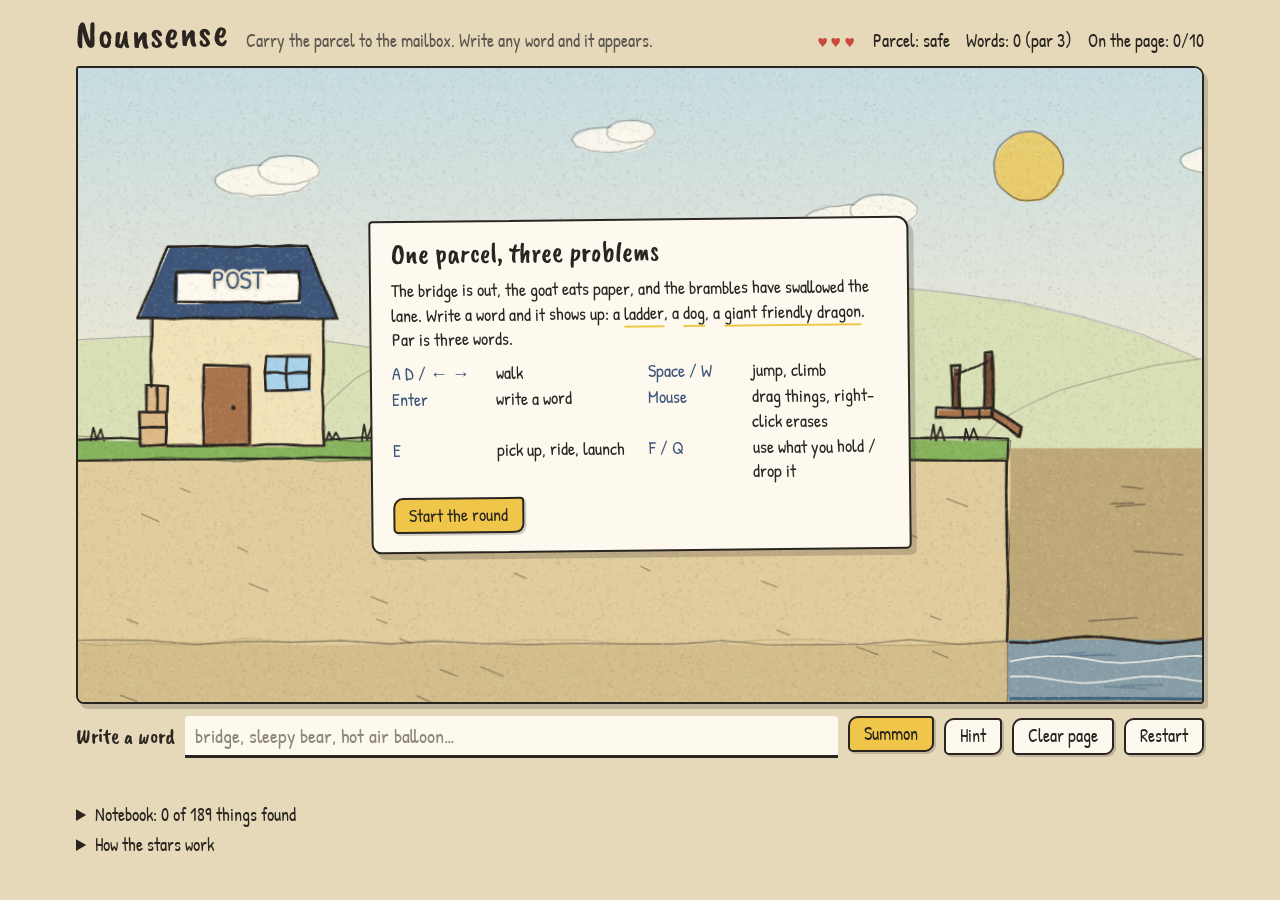
==== nounsense/index.html @ 859b86c0 "Add Nounsense: a write-a-word puzzle game with a hand-authored dictionary One browser level (ravine," ====
<!doctype html>
<html lang="en">
<head>
<meta charset="utf-8">
<meta name="viewport" content="width=device-width, initial-scale=1, viewport-fit=cover">
<!--page-->
<title>Nounsense</title>
<meta name="claude:viewport-fit-sides" content="cover">
<link rel="stylesheet" href="https://fonts.googleapis.com/css2?family=Caveat+Brush&family=Patrick+Hand&display=swap">
<link rel="stylesheet" href="style.css">

<main class="wrap">
  <header class="top">
    <h1>Nounsense</h1>
    <p class="goal">Carry the parcel to the mailbox. Write any word and it appears.</p>
    <ul class="stats" aria-live="polite">
      <li id="hearts" class="hearts" aria-label="Health">♥♥♥</li>
      <li id="parcel">Parcel: safe</li>
      <li id="words">Words: 0 (par 3)</li>
      <li id="page">On the page: 0/10</li>
    </ul>
  </header>

  <div class="stage">
    <canvas id="game" tabindex="0" aria-label="Game view: a courier, a ravine with a broken bridge, a goat, a wall of brambles and a mailbox"></canvas>
    <div id="toast" class="toast" role="status"></div>

    <section id="intro" class="card">
      <h2>One parcel, three problems</h2>
      <p>The bridge is out, the goat eats paper, and the brambles have swallowed the lane. Write a word and it shows up: a <em>ladder</em>, a <em>dog</em>, a <em>giant friendly dragon</em>. Par is three words.</p>
      <dl class="keys">
        <div><dt>A D / ← →</dt><dd>walk</dd></div>
        <div><dt>Space / W</dt><dd>jump, climb</dd></div>
        <div><dt>Enter</dt><dd>write a word</dd></div>
        <div><dt>Mouse</dt><dd>drag things, right-click erases</dd></div>
        <div><dt>E</dt><dd>pick up, ride, launch</dd></div>
        <div><dt>F / Q</dt><dd>use what you hold / drop it</dd></div>
      </dl>
      <button id="start" type="button" class="btn primary">Start the round</button>
    </section>

    <section id="win" class="card" hidden>
      <p id="stars" class="stars" aria-label="Stars earned">★☆☆</p>
      <h2 id="wintitle">Delivered!</h2>
      <p id="winbody"></p>
      <button id="again" type="button" class="btn primary">Deliver again</button>
    </section>
  </div>

  <form id="write" class="write" autocomplete="off">
    <label for="word">Write a word</label>
    <input id="word" name="word" type="text" maxlength="60" placeholder="bridge, sleepy bear, hot air balloon…" autocapitalize="off" autocorrect="off" spellcheck="false">
    <button type="submit" class="btn primary">Summon</button>
    <button id="hint" type="button" class="btn">Hint</button>
    <button id="clear" type="button" class="btn">Clear page</button>
    <button id="restart" type="button" class="btn">Restart</button>
    <p id="msg" class="msg" role="status"></p>
  </form>

  <div class="touch" aria-label="Touch controls">
    <button type="button" class="btn" data-key="left" aria-label="Walk left">←</button>
    <button type="button" class="btn" data-key="right" aria-label="Walk right">→</button>
    <button type="button" class="btn" data-key="jump" aria-label="Jump">Jump</button>
    <button type="button" class="btn" data-key="down" aria-label="Down">↓</button>
    <button type="button" class="btn" data-key="interact" aria-label="Pick up or ride">E</button>
    <button type="button" class="btn" data-key="use" aria-label="Use held item">F</button>
    <button type="button" class="btn" data-key="drop" aria-label="Drop held item">Q</button>
  </div>

  <section class="notes">
    <details>
      <summary>Notebook: <span id="found">0 of 0</span> things found</summary>
      <p id="foundlist"></p>
    </details>
    <details>
      <summary>How the stars work</summary>
      <p>One star for delivering. Two for delivering in three words or fewer. Three for doing that without reusing any word from an earlier win, so every perfect run has to find a new way through.</p>
    </details>
  </section>
</main>

<script src="vendor/matter.min.js"></script>
<script src="src/dictionary.js"></script>
<script src="src/lexicon.js"></script>
<script src="src/art.js"></script>
<script src="src/sim.js"></script>
<script src="src/main.js"></script>
<!--/page-->
</head>
</html>
---- nounsense/style.css ----
/* Layout: one sketchbook page. Title strip, the drawing taped in the middle,
   the writing line under it. Single paper-and-ink look on purpose (no dark theme). */
:root {
  --desk: #e5d9b9;
  --paper: #f3ead3;
  --card: #fdf9ee;
  --ink: #2a2520;
  --ink-soft: #5d5852;
  --line: #2a252033;
  --red: #c94a3d;
  --teal: #3f8f85;
  --yellow: #f0c64a;
  --navy: #3c5578;
  --display: "Caveat Brush", "Patrick Hand", "Comic Sans MS", cursive;
  --body: "Patrick Hand", "Comic Sans MS", "Segoe Print", "Bradley Hand", cursive;
  color-scheme: light;
}
* { box-sizing: border-box; }
[hidden] { display: none !important; }
body { margin: 0; background: var(--desk); color: var(--ink); font-family: var(--body); font-size: 18px; line-height: 1.35; }
.wrap { max-width: 1160px; margin: 0 auto; padding-block: 14px 28px; padding-left: max(16px, env(safe-area-inset-left, 0px)); padding-right: max(16px, env(safe-area-inset-right, 0px)); display: flex; flex-direction: column; gap: 12px; }

.top { display: flex; flex-wrap: wrap; align-items: baseline; gap: 4px 18px; }
h1 { font-family: var(--display); font-weight: 400; font-size: 2.5rem; line-height: 1; margin: 0; letter-spacing: 0.01em; transform: rotate(-1.5deg); }
.goal { margin: 0; flex: 1 1 260px; min-width: 0; color: var(--ink-soft); }
.stats { list-style: none; margin: 0; padding: 0; display: flex; flex-wrap: wrap; gap: 4px 16px; font-variant-numeric: tabular-nums; }
.hearts { color: var(--red); letter-spacing: 0.08em; }
.stats .bad { color: var(--red); }

.stage { position: relative; background: var(--paper); border: 2px solid var(--ink); border-radius: 3px 10px 4px 8px; box-shadow: 4px 5px 0 var(--line); overflow: hidden; }
#game { display: block; width: 100%; aspect-ratio: 1100 / 620; max-width: 100%; touch-action: none; outline: none; }
#game:focus-visible { box-shadow: inset 0 0 0 3px var(--teal); }

.toast { position: absolute; left: 50%; top: 12px; transform: translate(-50%, -8px); max-width: min(92%, 640px); padding: 6px 14px; background: var(--card); border: 2px solid var(--ink); border-radius: 12px 4px 10px 5px; opacity: 0; pointer-events: none; transition: opacity 0.2s, transform 0.2s; text-align: center; }
.toast.show { opacity: 1; transform: translate(-50%, 0); }

.card { position: absolute; left: 50%; top: 50%; transform: translate(-50%, -50%) rotate(-0.6deg); width: min(92%, 540px); max-height: 94%; overflow: auto; padding: 16px 20px 18px; background: var(--card); border: 2px solid var(--ink); border-radius: 4px 12px 5px 10px; box-shadow: 5px 6px 0 var(--line); display: flex; flex-direction: column; gap: 10px; }
.card h2 { font-family: var(--display); font-weight: 400; font-size: 1.8rem; line-height: 1.05; margin: 0; text-wrap: balance; }
.card p { margin: 0; }
.card em { font-style: normal; border-bottom: 2px solid var(--yellow); }
.keys { margin: 0; display: grid; grid-template-columns: repeat(auto-fit, minmax(210px, 1fr)); gap: 2px 16px; }
.keys div { display: flex; gap: 8px; min-width: 0; }
.keys dt { flex: 0 0 96px; color: var(--navy); }
.keys dd { margin: 0; min-width: 0; }
.stars { font-size: 2.2rem; line-height: 1; color: var(--yellow); -webkit-text-stroke: 1.5px var(--ink); letter-spacing: 0.08em; }

.write { display: flex; flex-wrap: wrap; align-items: center; gap: 8px 10px; }
.write label { font-family: var(--display); font-size: 1.4rem; }
.write input { flex: 1 1 240px; min-width: 0; font: inherit; font-size: 1.25rem; color: var(--ink); padding: 6px 10px; background: var(--card); border: 0; border-bottom: 3px solid var(--ink); border-radius: 4px 4px 0 0; }
.write input::placeholder { color: #8d877c; }
.write input:focus-visible { outline: 3px solid var(--teal); outline-offset: 2px; }
.msg { flex: 1 0 100%; margin: 0; min-height: 1.4em; color: var(--ink-soft); }

.btn { font: inherit; color: var(--ink); background: var(--card); border: 2px solid var(--ink); border-radius: 10px 4px 9px 5px; padding: 4px 14px; cursor: pointer; box-shadow: 2px 2px 0 var(--line); }
.btn:hover { background: #fff; }
.btn:active { transform: translate(1px, 1px); box-shadow: 1px 1px 0 var(--line); }
.btn:focus-visible { outline: 3px solid var(--teal); outline-offset: 2px; }
.btn.primary { background: var(--yellow); align-self: flex-start; }
.linkish { font: inherit; color: var(--navy); background: none; border: 0; border-bottom: 2px solid var(--navy); padding: 0; cursor: pointer; }

.touch { display: none; flex-wrap: wrap; gap: 8px; }
.touch .btn { min-width: 52px; min-height: 44px; touch-action: none; user-select: none; -webkit-user-select: none; }
@media (pointer: coarse) { .touch { display: flex; } }

.notes { display: flex; flex-direction: column; gap: 6px; color: var(--ink-soft); }
.notes summary { cursor: pointer; color: var(--ink); }
.notes p { margin: 6px 0 0; max-width: 70ch; overflow-wrap: anywhere; }

@media (max-width: 560px) {
  body { font-size: 16px; }
  h1 { font-size: 2rem; }
  .card { padding: 10px 12px; gap: 6px; }
  .card h2 { font-size: 1.3rem; }
  .keys { display: none; }
}
@media (prefers-reduced-motion: reduce) { .toast { transition: none; } }
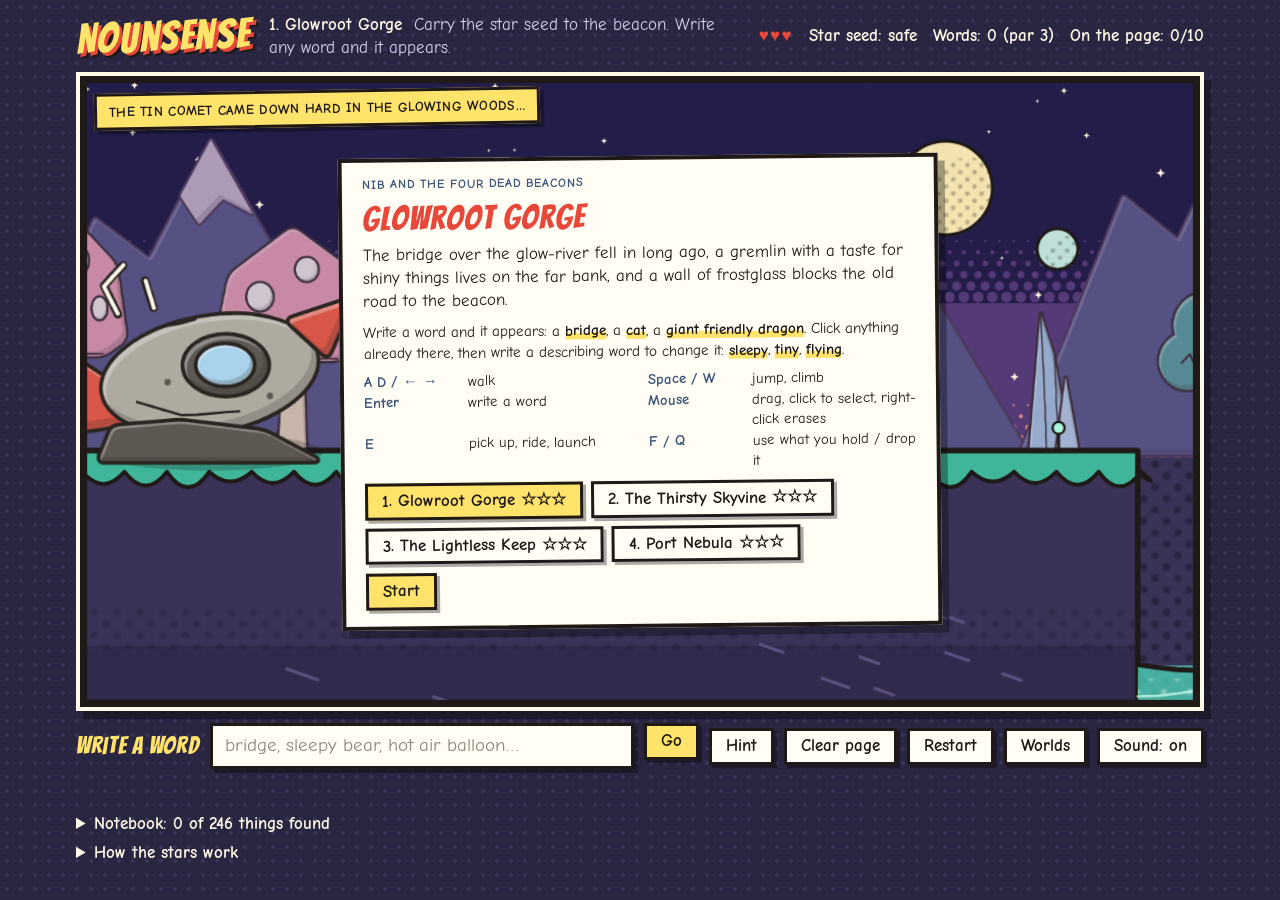
==== commit dee8c6c3: "WIP (unfinished, not reviewed): Nounsense rework in progress Work stopped mid-way at the user's requ" ====
--- a/nounsense/index.html
+++ b/nounsense/index.html
@@ -6,54 +6,63 @@
 <!--page-->
 <title>Nounsense</title>
 <meta name="claude:viewport-fit-sides" content="cover">
-<link rel="stylesheet" href="https://fonts.googleapis.com/css2?family=Caveat+Brush&family=Patrick+Hand&display=swap">
+<link rel="stylesheet" href="https://fonts.googleapis.com/css2?family=Bangers&family=Comic+Neue:wght@400;700&display=swap">
 <link rel="stylesheet" href="style.css">
 
 <main class="wrap">
   <header class="top">
     <h1>Nounsense</h1>
-    <p class="goal">Carry the parcel to the mailbox. Write any word and it appears.</p>
+    <p class="goal"><strong id="lvlname">1. Glowroot Gorge</strong> Carry the star seed to the beacon. Write any word and it appears.</p>
     <ul class="stats" aria-live="polite">
       <li id="hearts" class="hearts" aria-label="Health">♥♥♥</li>
-      <li id="parcel">Parcel: safe</li>
+      <li id="parcel">Star seed: safe</li>
       <li id="words">Words: 0 (par 3)</li>
       <li id="page">On the page: 0/10</li>
     </ul>
   </header>
 
   <div class="stage">
-    <canvas id="game" tabindex="0" aria-label="Game view: a courier, a ravine with a broken bridge, a goat, a wall of brambles and a mailbox"></canvas>
+    <canvas id="game" tabindex="0" aria-label="Game view: Nib the star-wizard, the obstacles of this world, and a beacon to reach"></canvas>
+    <p id="cap" class="cap"></p>
     <div id="toast" class="toast" role="status"></div>
 
     <section id="intro" class="card">
-      <h2>One parcel, three problems</h2>
-      <p>The bridge is out, the goat eats paper, and the brambles have swallowed the lane. Write a word and it shows up: a <em>ladder</em>, a <em>dog</em>, a <em>giant friendly dragon</em>. Par is three words.</p>
+      <p class="eyebrow">Nib and the four dead beacons</p>
+      <h2 id="introtitle">Glowroot Gorge</h2>
+      <p id="introbody"></p>
+      <p class="how">Write a word and it appears: a <em>bridge</em>, a <em>cat</em>, a <em>giant friendly dragon</em>. Click anything already there, then write a describing word to change it: <em>sleepy</em>, <em>tiny</em>, <em>flying</em>.</p>
       <dl class="keys">
         <div><dt>A D / ← →</dt><dd>walk</dd></div>
         <div><dt>Space / W</dt><dd>jump, climb</dd></div>
         <div><dt>Enter</dt><dd>write a word</dd></div>
-        <div><dt>Mouse</dt><dd>drag things, right-click erases</dd></div>
+        <div><dt>Mouse</dt><dd>drag, click to select, right-click erases</dd></div>
         <div><dt>E</dt><dd>pick up, ride, launch</dd></div>
         <div><dt>F / Q</dt><dd>use what you hold / drop it</dd></div>
       </dl>
-      <button id="start" type="button" class="btn primary">Start the round</button>
+      <div id="worlds" class="worlds" aria-label="Choose a world"></div>
+      <button id="start" type="button" class="btn primary">Start</button>
     </section>
 
     <section id="win" class="card" hidden>
       <p id="stars" class="stars" aria-label="Stars earned">★☆☆</p>
-      <h2 id="wintitle">Delivered!</h2>
+      <h2 id="wintitle">Beacon lit!</h2>
       <p id="winbody"></p>
-      <button id="again" type="button" class="btn primary">Deliver again</button>
+      <div class="row">
+        <button id="next" type="button" class="btn primary">Next world</button>
+        <button id="again" type="button" class="btn">Play this one again</button>
+      </div>
     </section>
   </div>
 
   <form id="write" class="write" autocomplete="off">
-    <label for="word">Write a word</label>
+    <label for="word" id="wordlabel">Write a word</label>
     <input id="word" name="word" type="text" maxlength="60" placeholder="bridge, sleepy bear, hot air balloon…" autocapitalize="off" autocorrect="off" spellcheck="false">
-    <button type="submit" class="btn primary">Summon</button>
+    <button type="submit" class="btn primary">Go</button>
     <button id="hint" type="button" class="btn">Hint</button>
     <button id="clear" type="button" class="btn">Clear page</button>
     <button id="restart" type="button" class="btn">Restart</button>
+    <button id="pick" type="button" class="btn">Worlds</button>
+    <button id="mute" type="button" class="btn">Sound: on</button>
     <p id="msg" class="msg" role="status"></p>
   </form>
 
@@ -74,7 +83,7 @@
     </details>
     <details>
       <summary>How the stars work</summary>
-      <p>One star for delivering. Two for delivering in three words or fewer. Three for doing that without reusing any word from an earlier win, so every perfect run has to find a new way through.</p>
+      <p>One star for lighting the beacon. Two for doing it in three words or fewer. Three for doing that without reusing any word from an earlier win in the same world, so every perfect run has to find a new way through. Describing words count as words too.</p>
     </details>
   </section>
 </main>
@@ -83,6 +92,7 @@
 <script src="src/dictionary.js"></script>
 <script src="src/lexicon.js"></script>
 <script src="src/art.js"></script>
+<script src="src/levels.js"></script>
 <script src="src/sim.js"></script>
 <script src="src/main.js"></script>
 <!--/page-->
--- a/nounsense/style.css
+++ b/nounsense/style.css
@@ -1,76 +1,90 @@
-/* Layout: one sketchbook page. Title strip, the drawing taped in the middle,
-   the writing line under it. Single paper-and-ink look on purpose (no dark theme). */
+/* Layout: one comic page. Title strip, the panel in the middle, the lettering
+   line under it. Single ink-and-newsprint look on purpose (no dark theme). */
 :root {
-  --desk: #e5d9b9;
-  --paper: #f3ead3;
-  --card: #fdf9ee;
-  --ink: #2a2520;
-  --ink-soft: #5d5852;
-  --line: #2a252033;
-  --red: #c94a3d;
-  --teal: #3f8f85;
-  --yellow: #f0c64a;
+  --desk: #2a2540;
+  --paper: #fff9e8;
+  --card: #fffdf4;
+  --ink: #1f1a17;
+  --ink-soft: #d9d2ee;
+  --line: #00000055;
+  --red: #e8483a;
+  --teal: #2fb59a;
+  --yellow: #ffe36a;
   --navy: #3c5578;
-  --display: "Caveat Brush", "Patrick Hand", "Comic Sans MS", cursive;
-  --body: "Patrick Hand", "Comic Sans MS", "Segoe Print", "Bradley Hand", cursive;
-  color-scheme: light;
+  --display: Bangers, Impact, "Arial Black", sans-serif;
+  --body: "Comic Neue", "Comic Sans MS", "Chalkboard SE", sans-serif;
+  color-scheme: dark;
 }
 * { box-sizing: border-box; }
 [hidden] { display: none !important; }
-body { margin: 0; background: var(--desk); color: var(--ink); font-family: var(--body); font-size: 18px; line-height: 1.35; }
+body { margin: 0; background: var(--desk); color: var(--paper); font-family: var(--body); font-size: 17px; line-height: 1.35;
+  background-image: radial-gradient(#3a3458 1.6px, transparent 1.7px); background-size: 14px 14px; }
 .wrap { max-width: 1160px; margin: 0 auto; padding-block: 14px 28px; padding-left: max(16px, env(safe-area-inset-left, 0px)); padding-right: max(16px, env(safe-area-inset-right, 0px)); display: flex; flex-direction: column; gap: 12px; }
 
-.top { display: flex; flex-wrap: wrap; align-items: baseline; gap: 4px 18px; }
-h1 { font-family: var(--display); font-weight: 400; font-size: 2.5rem; line-height: 1; margin: 0; letter-spacing: 0.01em; transform: rotate(-1.5deg); }
+.top { display: flex; flex-wrap: wrap; align-items: center; gap: 6px 18px; }
+h1 { font-family: var(--display); font-weight: 400; font-size: 2.6rem; line-height: 1; margin: 0; letter-spacing: 0.04em; color: var(--yellow); text-shadow: 3px 3px 0 var(--red), 5px 5px 0 var(--ink); transform: rotate(-2deg); }
 .goal { margin: 0; flex: 1 1 260px; min-width: 0; color: var(--ink-soft); }
-.stats { list-style: none; margin: 0; padding: 0; display: flex; flex-wrap: wrap; gap: 4px 16px; font-variant-numeric: tabular-nums; }
+.goal strong { color: var(--paper); margin-right: 6px; }
+.stats { list-style: none; margin: 0; padding: 0; display: flex; flex-wrap: wrap; gap: 4px 16px; font-variant-numeric: tabular-nums; font-weight: 700; }
 .hearts { color: var(--red); letter-spacing: 0.08em; }
 .stats .bad { color: var(--red); }
 
-.stage { position: relative; background: var(--paper); border: 2px solid var(--ink); border-radius: 3px 10px 4px 8px; box-shadow: 4px 5px 0 var(--line); overflow: hidden; }
+.stage { position: relative; background: var(--ink); border: 4px solid var(--paper); box-shadow: 7px 8px 0 var(--line); overflow: hidden; }
 #game { display: block; width: 100%; aspect-ratio: 1100 / 620; max-width: 100%; touch-action: none; outline: none; }
 #game:focus-visible { box-shadow: inset 0 0 0 3px var(--teal); }
 
-.toast { position: absolute; left: 50%; top: 12px; transform: translate(-50%, -8px); max-width: min(92%, 640px); padding: 6px 14px; background: var(--card); border: 2px solid var(--ink); border-radius: 12px 4px 10px 5px; opacity: 0; pointer-events: none; transition: opacity 0.2s, transform 0.2s; text-align: center; }
-.toast.show { opacity: 1; transform: translate(-50%, 0); }
+/* narration boxes, as in a comic */
+.cap, .toast { position: absolute; margin: 0; max-width: min(74%, 520px); padding: 7px 12px; background: var(--yellow); color: var(--ink); border: 3px solid var(--ink); font-weight: 700; text-transform: uppercase; letter-spacing: 0.02em; font-size: 0.86rem; line-height: 1.25; box-shadow: 4px 4px 0 var(--line); opacity: 0; pointer-events: none; transition: opacity 0.25s, transform 0.25s; }
+.cap { left: 14px; top: 14px; transform: translateY(-8px) rotate(-1deg); }
+.toast { right: 14px; bottom: 14px; background: var(--card); transform: translateY(8px) rotate(0.6deg); text-align: left; }
+.cap.show, .toast.show { opacity: 1; transform: rotate(-1deg); }
+.toast.show { transform: rotate(0.6deg); }
 
-.card { position: absolute; left: 50%; top: 50%; transform: translate(-50%, -50%) rotate(-0.6deg); width: min(92%, 540px); max-height: 94%; overflow: auto; padding: 16px 20px 18px; background: var(--card); border: 2px solid var(--ink); border-radius: 4px 12px 5px 10px; box-shadow: 5px 6px 0 var(--line); display: flex; flex-direction: column; gap: 10px; }
-.card h2 { font-family: var(--display); font-weight: 400; font-size: 1.8rem; line-height: 1.05; margin: 0; text-wrap: balance; }
+.card { position: absolute; left: 50%; top: 50%; transform: translate(-50%, -50%) rotate(-0.6deg); width: min(94%, 600px); max-height: 96%; overflow: auto; padding: 14px 20px 16px; background: var(--card); color: var(--ink); border: 4px solid var(--ink); box-shadow: 7px 8px 0 var(--line); display: flex; flex-direction: column; gap: 9px; }
+.card h2 { font-family: var(--display); font-weight: 400; font-size: 2.1rem; line-height: 1; margin: 0; letter-spacing: 0.03em; color: var(--red); text-wrap: balance; }
 .card p { margin: 0; }
-.card em { font-style: normal; border-bottom: 2px solid var(--yellow); }
-.keys { margin: 0; display: grid; grid-template-columns: repeat(auto-fit, minmax(210px, 1fr)); gap: 2px 16px; }
+.eyebrow { font-weight: 700; text-transform: uppercase; letter-spacing: 0.08em; font-size: 0.78rem; color: var(--navy); }
+.how { font-size: 0.95rem; }
+.card em { font-style: normal; font-weight: 700; background: linear-gradient(transparent 62%, var(--yellow) 62%); }
+.keys { margin: 0; display: grid; grid-template-columns: repeat(auto-fit, minmax(230px, 1fr)); gap: 1px 16px; font-size: 0.92rem; }
 .keys div { display: flex; gap: 8px; min-width: 0; }
-.keys dt { flex: 0 0 96px; color: var(--navy); }
+.keys dt { flex: 0 0 96px; color: var(--navy); font-weight: 700; }
 .keys dd { margin: 0; min-width: 0; }
-.stars { font-size: 2.2rem; line-height: 1; color: var(--yellow); -webkit-text-stroke: 1.5px var(--ink); letter-spacing: 0.08em; }
+.worlds, .row { display: flex; flex-wrap: wrap; gap: 8px; }
+.world { font-size: 0.9rem; padding: 3px 10px; }
+.world.on { background: var(--yellow); }
+.stars { font-size: 2.4rem; line-height: 1; color: var(--yellow); -webkit-text-stroke: 2px var(--ink); letter-spacing: 0.08em; }
 
 .write { display: flex; flex-wrap: wrap; align-items: center; gap: 8px 10px; }
-.write label { font-family: var(--display); font-size: 1.4rem; }
-.write input { flex: 1 1 240px; min-width: 0; font: inherit; font-size: 1.25rem; color: var(--ink); padding: 6px 10px; background: var(--card); border: 0; border-bottom: 3px solid var(--ink); border-radius: 4px 4px 0 0; }
-.write input::placeholder { color: #8d877c; }
+.write label { font-family: var(--display); font-size: 1.5rem; letter-spacing: 0.03em; color: var(--yellow); }
+.write.describing label { color: #7ff0d2; }
+.write input { flex: 1 1 240px; min-width: 0; font: inherit; font-weight: 700; font-size: 1.2rem; color: var(--ink); padding: 7px 12px; background: var(--card); border: 3px solid var(--ink); border-radius: 0; box-shadow: 4px 4px 0 var(--line); }
+.write.describing input { background: #e6fff7; }
+.write input::placeholder { color: #8d877c; font-weight: 400; }
 .write input:focus-visible { outline: 3px solid var(--teal); outline-offset: 2px; }
 .msg { flex: 1 0 100%; margin: 0; min-height: 1.4em; color: var(--ink-soft); }
 
-.btn { font: inherit; color: var(--ink); background: var(--card); border: 2px solid var(--ink); border-radius: 10px 4px 9px 5px; padding: 4px 14px; cursor: pointer; box-shadow: 2px 2px 0 var(--line); }
+.btn { font: inherit; font-weight: 700; color: var(--ink); background: var(--card); border: 3px solid var(--ink); border-radius: 0; padding: 4px 14px; cursor: pointer; box-shadow: 3px 3px 0 var(--line); }
 .btn:hover { background: #fff; }
-.btn:active { transform: translate(1px, 1px); box-shadow: 1px 1px 0 var(--line); }
+.btn:active { transform: translate(2px, 2px); box-shadow: 1px 1px 0 var(--line); }
 .btn:focus-visible { outline: 3px solid var(--teal); outline-offset: 2px; }
 .btn.primary { background: var(--yellow); align-self: flex-start; }
-.linkish { font: inherit; color: var(--navy); background: none; border: 0; border-bottom: 2px solid var(--navy); padding: 0; cursor: pointer; }
+.linkish { font: inherit; font-weight: 700; color: var(--yellow); background: none; border: 0; border-bottom: 2px solid var(--yellow); padding: 0; cursor: pointer; }
 
 .touch { display: none; flex-wrap: wrap; gap: 8px; }
 .touch .btn { min-width: 52px; min-height: 44px; touch-action: none; user-select: none; -webkit-user-select: none; }
 @media (pointer: coarse) { .touch { display: flex; } }
 
 .notes { display: flex; flex-direction: column; gap: 6px; color: var(--ink-soft); }
-.notes summary { cursor: pointer; color: var(--ink); }
+.notes summary { cursor: pointer; color: var(--paper); font-weight: 700; }
 .notes p { margin: 6px 0 0; max-width: 70ch; overflow-wrap: anywhere; }
 
-@media (max-width: 560px) {
-  body { font-size: 16px; }
+@media (max-width: 620px) {
+  body { font-size: 15px; }
   h1 { font-size: 2rem; }
   .card { padding: 10px 12px; gap: 6px; }
-  .card h2 { font-size: 1.3rem; }
-  .keys { display: none; }
+  .card h2 { font-size: 1.5rem; }
+  .keys, .how { display: none; }
+  .cap, .toast { font-size: 0.7rem; padding: 4px 8px; }
 }
-@media (prefers-reduced-motion: reduce) { .toast { transition: none; } }
+@media (prefers-reduced-motion: reduce) { .cap, .toast { transition: none; } }
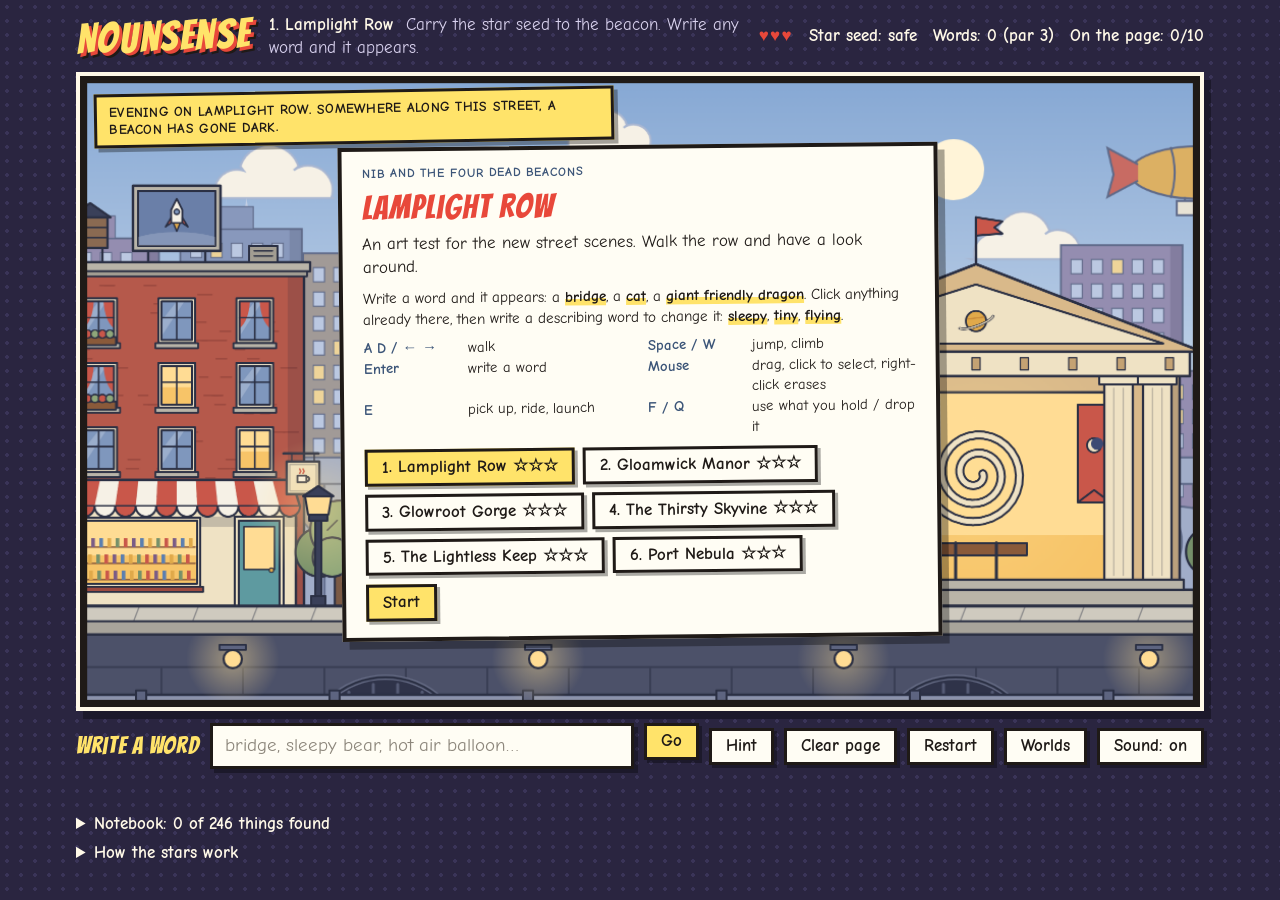
==== commit 200211d3: "WIP: street and manor scenes built from architectural parts; chibi people Two test worlds in a new e" ====
--- a/nounsense/index.html
+++ b/nounsense/index.html
@@ -92,6 +92,8 @@
 <script src="src/dictionary.js"></script>
 <script src="src/lexicon.js"></script>
 <script src="src/art.js"></script>
+<script src="src/town.js"></script>
+<script src="src/manor.js"></script>
 <script src="src/levels.js"></script>
 <script src="src/sim.js"></script>
 <script src="src/main.js"></script>
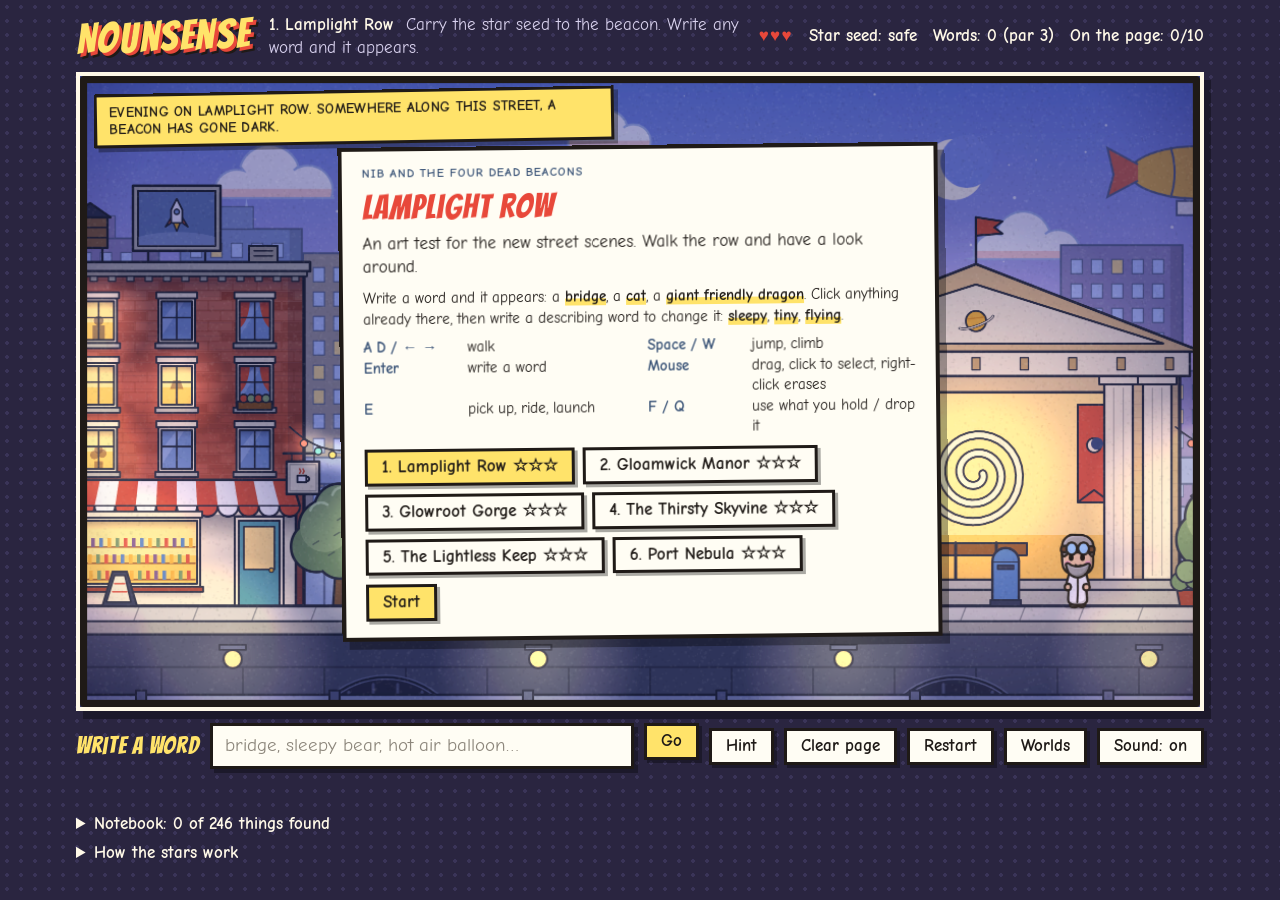
==== commit 46e9b1f7: "WIP: WebGL lighting pipeline and richer street and manor scenes PixiJS now composites the frame: the" ====
--- a/nounsense/index.html
+++ b/nounsense/index.html
@@ -89,6 +89,7 @@
 </main>
 
 <script src="vendor/matter.min.js"></script>
+<script src="vendor/pixi.min.js"></script>
 <script src="src/dictionary.js"></script>
 <script src="src/lexicon.js"></script>
 <script src="src/art.js"></script>
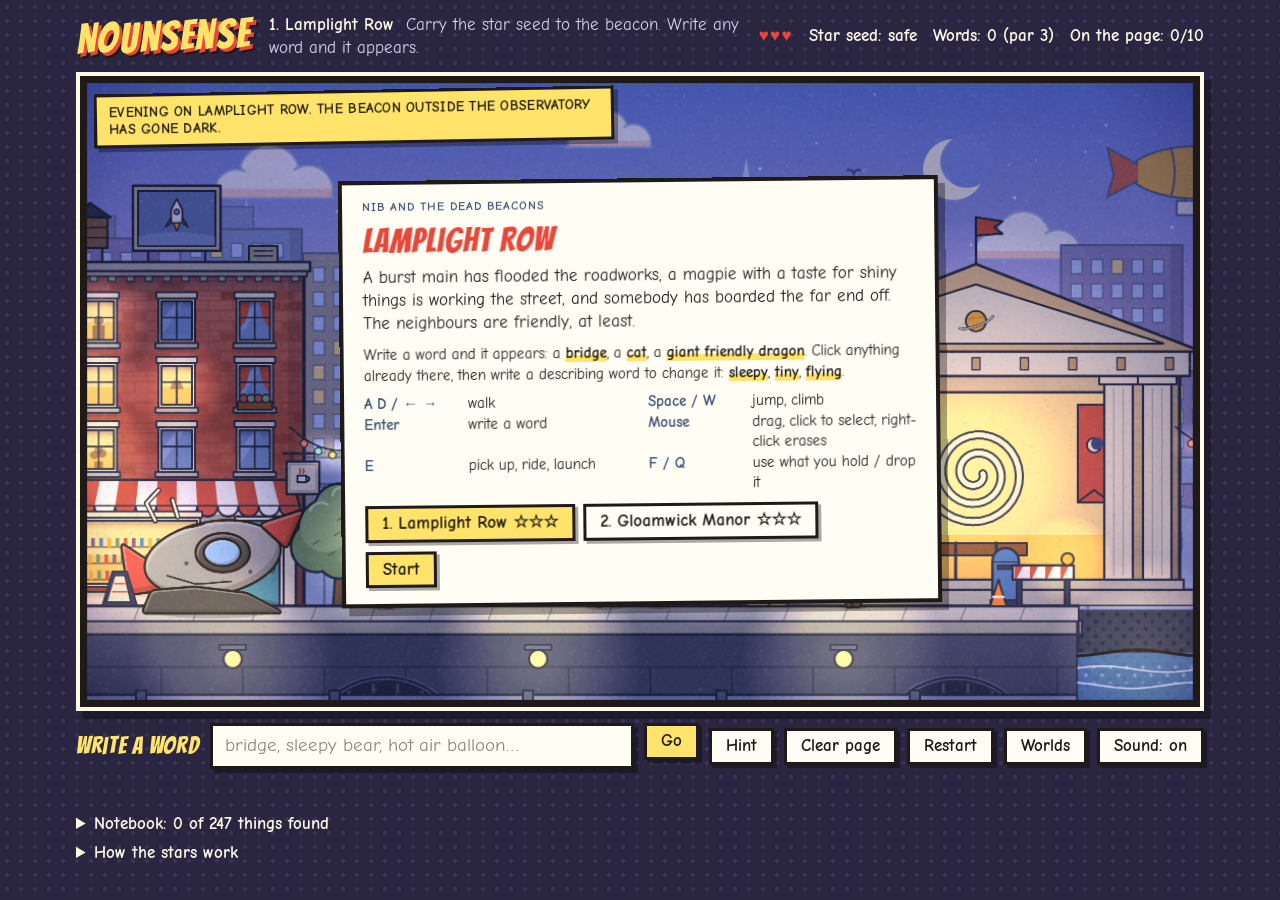
==== commit 8b60e53a: "Nounsense: Gloamwick Manor becomes a puzzle level Haunted armour, a collapsed gallery, a locked vaul" ====
--- a/nounsense/index.html
+++ b/nounsense/index.html
@@ -27,7 +27,7 @@
     <div id="toast" class="toast" role="status"></div>
 
     <section id="intro" class="card">
-      <p class="eyebrow">Nib and the four dead beacons</p>
+      <p class="eyebrow">Nib and the dead beacons</p>
       <h2 id="introtitle">Glowroot Gorge</h2>
       <p id="introbody"></p>
       <p class="how">Write a word and it appears: a <em>bridge</em>, a <em>cat</em>, a <em>giant friendly dragon</em>. Click anything already there, then write a describing word to change it: <em>sleepy</em>, <em>tiny</em>, <em>flying</em>.</p>
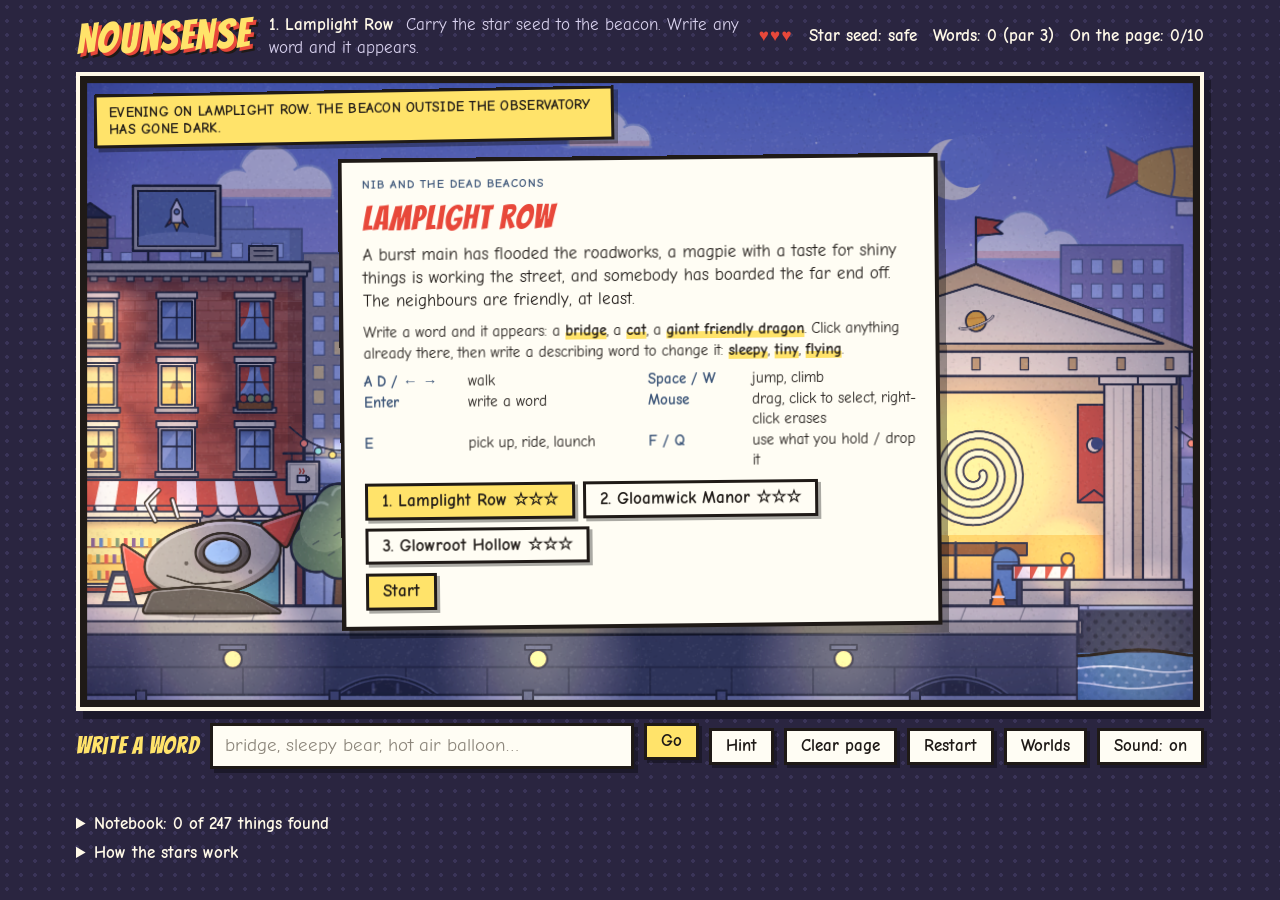
==== commit 0a8777ed: "Nounsense: Glowroot Hollow, a third world, plus music A moonlit forest of giant trees and mushroom h" ====
--- a/nounsense/index.html
+++ b/nounsense/index.html
@@ -95,6 +95,7 @@
 <script src="src/art.js"></script>
 <script src="src/town.js"></script>
 <script src="src/manor.js"></script>
+<script src="src/hollow.js"></script>
 <script src="src/levels.js"></script>
 <script src="src/sim.js"></script>
 <script src="src/main.js"></script>
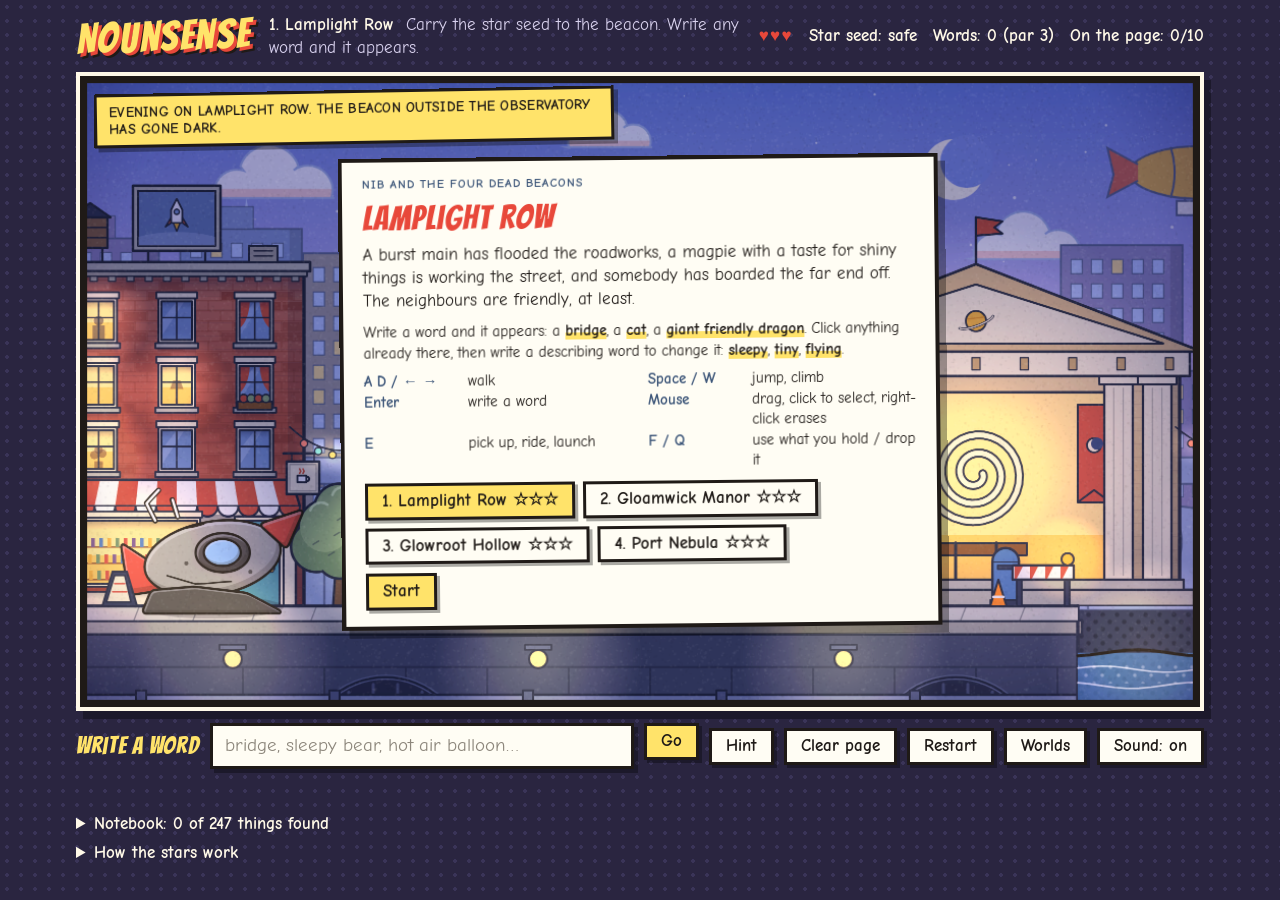
==== commit c115c514: "Nounsense: Port Nebula redrawn as the fourth world; old worlds become test fixtures Port Nebula now " ====
--- a/nounsense/index.html
+++ b/nounsense/index.html
@@ -27,7 +27,7 @@
     <div id="toast" class="toast" role="status"></div>
 
     <section id="intro" class="card">
-      <p class="eyebrow">Nib and the dead beacons</p>
+      <p class="eyebrow">Nib and the four dead beacons</p>
       <h2 id="introtitle">Glowroot Gorge</h2>
       <p id="introbody"></p>
       <p class="how">Write a word and it appears: a <em>bridge</em>, a <em>cat</em>, a <em>giant friendly dragon</em>. Click anything already there, then write a describing word to change it: <em>sleepy</em>, <em>tiny</em>, <em>flying</em>.</p>
@@ -96,6 +96,7 @@
 <script src="src/town.js"></script>
 <script src="src/manor.js"></script>
 <script src="src/hollow.js"></script>
+<script src="src/port.js"></script>
 <script src="src/levels.js"></script>
 <script src="src/sim.js"></script>
 <script src="src/main.js"></script>
